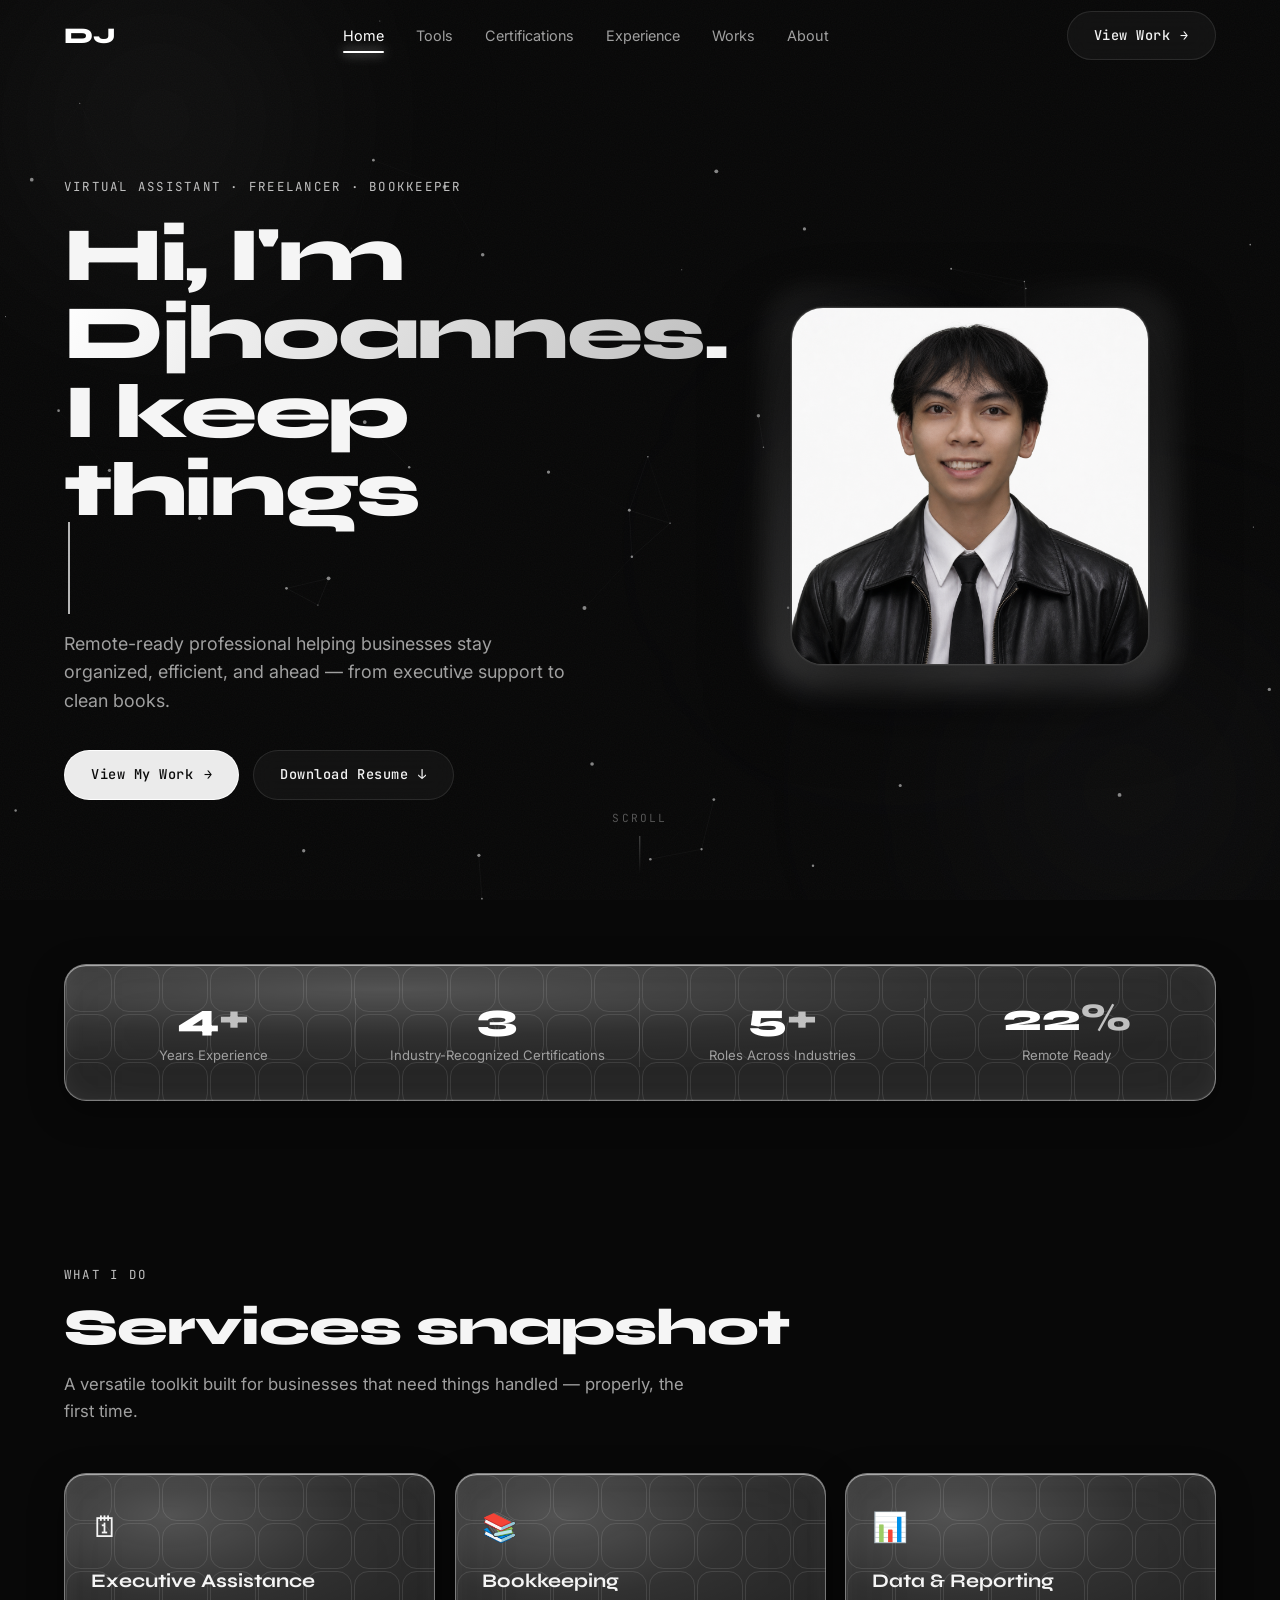
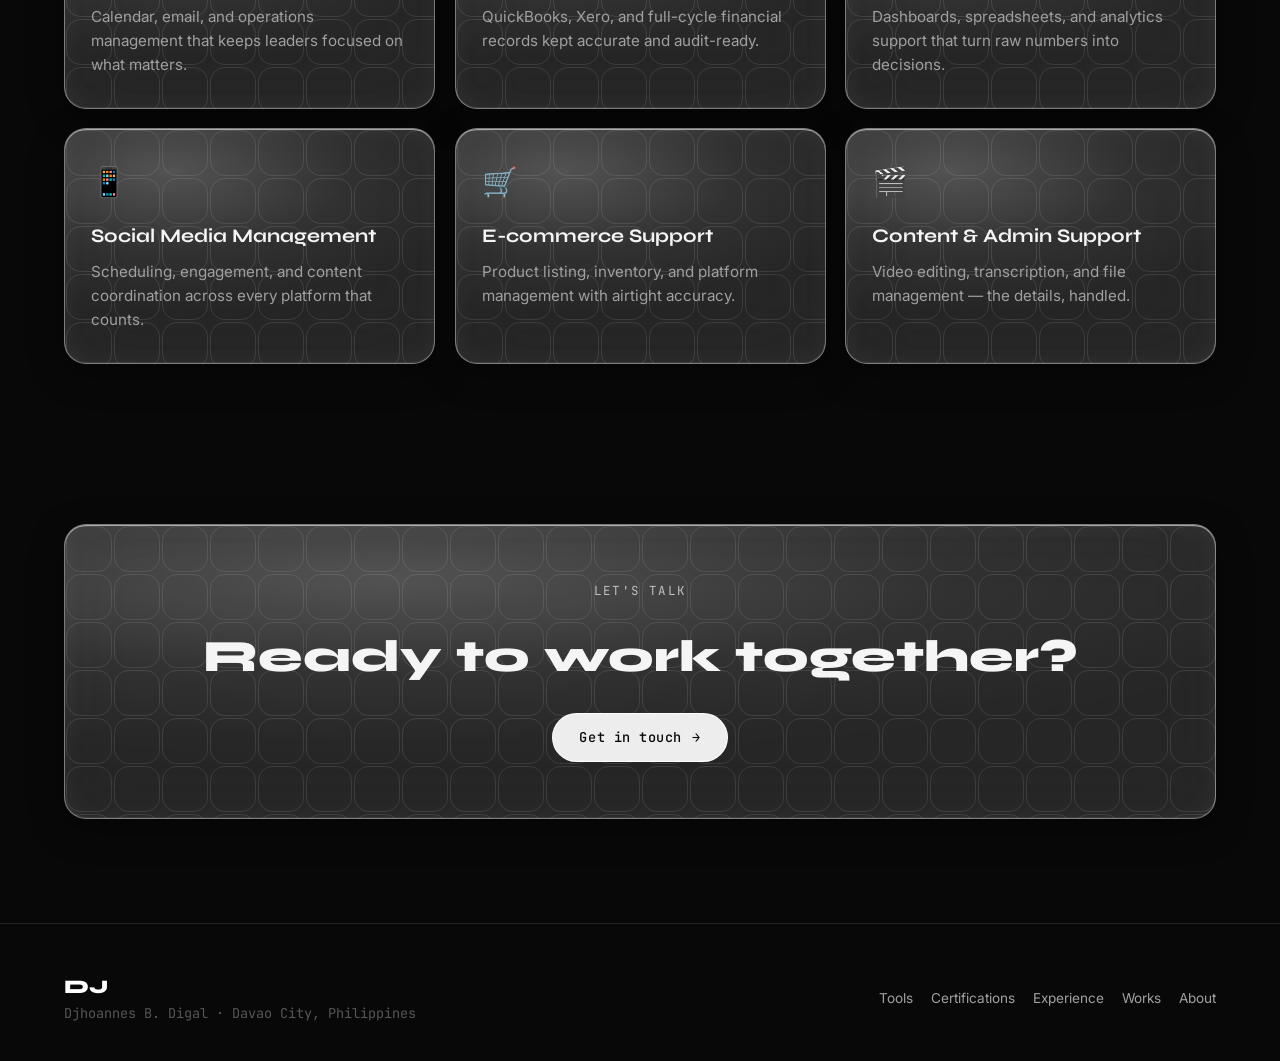
==== index.html @ b2fd059e "Initial portfolio build" ====
<!DOCTYPE html>
<html lang="en">
<head>
  <meta charset="UTF-8" />
  <meta name="viewport" content="width=device-width, initial-scale=1.0" />
  <title>Djhoannes Digal — Virtual Assistant · Freelancer · Bookkeeper</title>
  <meta name="description" content="Portfolio of Djhoannes Digal — a Philippines-based Virtual Assistant, Freelancer, and Certified Bookkeeper. Remote-ready, precise, reliable." />
  <link rel="preconnect" href="https://fonts.googleapis.com" />
  <link rel="preconnect" href="https://fonts.gstatic.com" crossorigin />
  <link href="https://fonts.googleapis.com/css2?family=Syne:wght@600;700;800&family=Inter:wght@400;500;600&family=JetBrains+Mono:wght@400;500&display=swap" rel="stylesheet" />
  <link rel="stylesheet" href="css/style.css" />
</head>
<body>

  <!-- ===== NAV ===== -->
  <nav class="nav">
    <div class="container">
      <a href="index.html" class="logo">DJ</a>
      <div class="nav-links">
        <a href="index.html" class="active">Home</a>
        <a href="tools.html">Tools</a>
        <a href="certifications.html">Certifications</a>
        <a href="experience.html">Experience</a>
        <a href="works.html">Works</a>
        <a href="about.html">About</a>
      </div>
      <a href="works.html" class="btn btn-ghost nav-cta">View Work <span class="arrow">→</span></a>
      <button class="hamburger" aria-label="Open menu"><span></span><span></span><span></span></button>
    </div>
  </nav>
  <div class="drawer-backdrop"></div>
  <aside class="drawer">
    <a href="index.html" class="active">Home</a>
    <a href="tools.html">Tools</a>
    <a href="certifications.html">Certifications</a>
    <a href="experience.html">Experience</a>
    <a href="works.html">Works</a>
    <a href="about.html">About</a>
  </aside>

  <!-- ===== HERO ===== -->
  <header class="hero">
    <canvas id="particles"></canvas>
    <div class="container hero-grid">
      <div class="hero-text">
        <span class="eyebrow fade-in">Virtual Assistant · Freelancer · Bookkeeper</span>
        <h1 class="hero-title fade-in d1">
          Hi, I'm <span class="accent">Djhoannes</span>.<br />
          I keep things<br />
          <span class="typewriter" data-typewriter='["running.","organized.","balanced.","on track.","efficient."]'>running.</span>
        </h1>
        <p class="hero-sub fade-in d2">
          Remote-ready professional helping businesses stay organized, efficient, and ahead —
          from executive support to clean books.
        </p>
        <div class="hero-cta fade-in d3">
          <a href="works.html" class="btn btn-primary">View My Work <span class="arrow">→</span></a>
          <a href="#" class="btn btn-ghost">Download Resume <span class="arrow">↓</span></a>
        </div>
      </div>
      <div class="hero-photo-wrap fade-in d2">
        <span class="hero-photo-ring"></span>
        <img class="hero-photo" src="assets/profile.png" alt="Djhoannes Digal" data-fallback="DZ"
             loading="eager" onerror="this.outerHTML='<div class=&quot;hero-photo img-fallback&quot; style=&quot;font-size:3rem&quot;>DZ</div>'" />
      </div>
    </div>
    <div class="scroll-hint"><span>Scroll</span><span class="line"></span></div>
  </header>

  <!-- ===== STATS ===== -->
  <section class="section-pad-sm">
    <div class="container">
      <div class="glass-card stats-row fade-in">
        <div class="stat" data-count="4"><div class="stat-num"><span class="val">4</span><span class="suffix">+</span></div><div class="stat-label">Years Experience</div></div>
        <div class="stat" data-count="3"><div class="stat-num"><span class="val">3</span></div><div class="stat-label">Industry-Recognized Certifications</div></div>
        <div class="stat" data-count="5"><div class="stat-num"><span class="val">5</span><span class="suffix">+</span></div><div class="stat-label">Roles Across Industries</div></div>
        <div class="stat" data-count="100"><div class="stat-num"><span class="val">100</span><span class="suffix">%</span></div><div class="stat-label">Remote Ready</div></div>
      </div>
    </div>
  </section>

  <!-- ===== SERVICES ===== -->
  <section>
    <div class="container">
      <span class="eyebrow fade-in">What I Do</span>
      <h2 class="section-title fade-in d1">Services snapshot</h2>
      <p class="section-sub fade-in d2">A versatile toolkit built for businesses that need things handled — properly, the first time.</p>

      <div class="grid grid-3" style="margin-top:48px">
        <div class="glass-card tilt service-card fade-in"><div class="tilt-inner"><span class="icon">🗓</span><h3>Executive Assistance</h3><p>Calendar, email, and operations management that keeps leaders focused on what matters.</p></div></div>
        <div class="glass-card tilt service-card fade-in d1"><div class="tilt-inner"><span class="icon">📚</span><h3>Bookkeeping</h3><p>QuickBooks, Xero, and full-cycle financial records kept accurate and audit-ready.</p></div></div>
        <div class="glass-card tilt service-card fade-in d2"><div class="tilt-inner"><span class="icon">📊</span><h3>Data &amp; Reporting</h3><p>Dashboards, spreadsheets, and analytics support that turn raw numbers into decisions.</p></div></div>
        <div class="glass-card tilt service-card fade-in"><div class="tilt-inner"><span class="icon">📱</span><h3>Social Media Management</h3><p>Scheduling, engagement, and content coordination across every platform that counts.</p></div></div>
        <div class="glass-card tilt service-card fade-in d1"><div class="tilt-inner"><span class="icon">🛒</span><h3>E-commerce Support</h3><p>Product listing, inventory, and platform management with airtight accuracy.</p></div></div>
        <div class="glass-card tilt service-card fade-in d2"><div class="tilt-inner"><span class="icon">🎬</span><h3>Content &amp; Admin Support</h3><p>Video editing, transcription, and file management — the details, handled.</p></div></div>
      </div>
    </div>
  </section>

  <!-- ===== CTA STRIP ===== -->
  <section class="section-pad-sm">
    <div class="container">
      <div class="glass-card cta-strip fade-in">
        <span class="eyebrow">Let's talk</span>
        <h2>Ready to work together?</h2>
        <a href="about.html#contact" class="btn btn-primary">Get in touch <span class="arrow">→</span></a>
      </div>
    </div>
  </section>

  <!-- ===== FOOTER ===== -->
  <footer class="footer">
    <div class="container">
      <div>
        <a href="index.html" class="logo">DJ</a>
        <p class="tagline">Djhoannes B. Digal · Davao City, Philippines</p>
      </div>
      <div class="footer-links">
        <a href="tools.html">Tools</a>
        <a href="certifications.html">Certifications</a>
        <a href="experience.html">Experience</a>
        <a href="works.html">Works</a>
        <a href="about.html">About</a>
      </div>
    </div>
  </footer>

  <!-- ===== LIGHTBOX (shared) ===== -->
  <div class="lightbox">
    <button class="lightbox-close" aria-label="Close">&times;</button>
    <div class="lightbox-content"></div>
  </div>

  <script src="js/main.js"></script>
</body>
</html>
---- css/style.css ----
/* ============================================================
   Djhoannes Digal — Portfolio
   Liquid-glass / frosted glassmorphism on void black
   ============================================================ */

/* ---------- Design Tokens ---------- */
:root {
  --bg-void:        #080808;
  --bg-surface:     #0f0f0f;
  --glass-bg:       rgba(255, 255, 255, 0.04);
  --glass-border:   rgba(255, 255, 255, 0.10);
  --glass-hover:    rgba(255, 255, 255, 0.08);
  --accent-white:   #ffffff;
  --accent-silver:  #c0c0c0;
  --accent-glow:    rgba(255, 255, 255, 0.15);
  --text-primary:   #f5f5f5;
  --text-secondary: #a0a0a0;
  --text-muted:     #555555;

  --font-display: 'Syne', sans-serif;
  --font-body:    'Inter', sans-serif;
  --font-mono:    'JetBrains Mono', monospace;

  --maxw: 1200px;
  --nav-h: 72px;
  --ease: cubic-bezier(0.22, 1, 0.36, 1);
}

/* ---------- Reset ---------- */
*,
*::before,
*::after { box-sizing: border-box; margin: 0; padding: 0; }

html {
  scroll-behavior: smooth;
  scroll-padding-top: calc(var(--nav-h) + 20px);
  -webkit-text-size-adjust: 100%;
}

body {
  background: var(--bg-void);
  color: var(--text-primary);
  font-family: var(--font-body);
  font-size: 16px;
  line-height: 1.6;
  overflow-x: hidden;
  min-height: 100vh;
  cursor: auto;
}

img { max-width: 100%; display: block; }
a { color: inherit; text-decoration: none; }
button { font-family: inherit; cursor: pointer; border: none; background: none; color: inherit; }
ul { list-style: none; }

::selection { background: rgba(255, 255, 255, 0.18); color: #fff; }

/* ---------- Ambient page background ---------- */
.bg-mesh {
  position: fixed;
  inset: 0;
  z-index: -2;
  overflow: hidden;
  pointer-events: none;
}
.bg-mesh .blob {
  position: absolute;
  border-radius: 50%;
  filter: blur(90px);
  opacity: 0.5;
  mix-blend-mode: screen;
  animation: drift 24s ease-in-out infinite;
}
.bg-mesh .blob.b1 { width: 480px; height: 480px; top: -120px; left: -80px;
  background: radial-gradient(circle, rgba(255,255,255,0.12), transparent 70%); }
.bg-mesh .blob.b2 { width: 540px; height: 540px; bottom: -160px; right: -120px;
  background: radial-gradient(circle, rgba(180,180,200,0.10), transparent 70%); animation-delay: -8s; }
.bg-mesh .blob.b3 { width: 380px; height: 380px; top: 40%; left: 55%;
  background: radial-gradient(circle, rgba(200,200,255,0.07), transparent 70%); animation-delay: -16s; }

@keyframes drift {
  0%, 100% { transform: translate(0, 0) scale(1); }
  33%      { transform: translate(60px, -40px) scale(1.1); }
  66%      { transform: translate(-40px, 50px) scale(0.95); }
}

/* Grain / noise overlay for cinematic depth */
.bg-grain {
  position: fixed; inset: 0; z-index: -1; pointer-events: none;
  opacity: 0.035;
  background-image: url("data:image/svg+xml,%3Csvg xmlns='http://www.w3.org/2000/svg' width='120' height='120'%3E%3Cfilter id='n'%3E%3CfeTurbulence type='fractalNoise' baseFrequency='0.85' numOctaves='3'/%3E%3C/filter%3E%3Crect width='100%25' height='100%25' filter='url(%23n)'/%3E%3C/svg%3E");
}

/* Hero particle canvas */
#particles {
  position: absolute; inset: 0; z-index: 0; pointer-events: none;
}

/* Custom cursor glow */
.cursor-glow {
  position: fixed; top: 0; left: 0; width: 560px; height: 560px;
  margin: -280px 0 0 -280px; border-radius: 50%;
  background: radial-gradient(circle,
    rgba(168,85,247,0.55) 0%,
    rgba(168,85,247,0.32) 35%,
    rgba(168,85,247,0.12) 60%,
    transparent 75%);
  filter: blur(24px);
  pointer-events: none; z-index: 1; transition: opacity 0.3s;
  will-change: transform; opacity: 0;
}

/* Scroll progress bar */
.scroll-progress {
  position: fixed; top: 0; left: 0; height: 2px; width: 0%;
  background: linear-gradient(90deg, var(--accent-silver), #fff);
  z-index: 1000; box-shadow: 0 0 12px rgba(255,255,255,0.5);
}

/* ---------- Layout helpers ---------- */
.container { width: 100%; max-width: var(--maxw); margin: 0 auto; padding: 0 24px; }
section { position: relative; padding: 96px 0; }
.section-pad-sm { padding: 64px 0; }

.eyebrow {
  font-family: var(--font-mono);
  font-size: 0.78rem;
  letter-spacing: 0.18em;
  text-transform: uppercase;
  color: var(--accent-silver);
  display: inline-block;
}

.section-title {
  font-family: var(--font-display);
  font-weight: 800;
  font-size: clamp(2rem, 5vw, 3.2rem);
  line-height: 1.05;
  letter-spacing: -0.02em;
  margin: 14px 0 16px;
}
.section-sub {
  color: var(--text-secondary);
  max-width: 620px;
  font-size: 1.05rem;
}

/* ---------- Glass card — Apple liquid glass ---------- */
.glass-card {
  position: relative;
  isolation: isolate;
  overflow: hidden;
  border-radius: 22px;
  border: 1px solid rgba(255, 255, 255, 0.40);
  /* frosted white surface + embossed rounded-square mesh texture */
  background-color: rgba(255, 255, 255, 0.12);
  background-image: url("data:image/svg+xml,%3Csvg xmlns='http://www.w3.org/2000/svg' width='48' height='48'%3E%3Crect x='1.5' y='1.5' width='45' height='45' rx='14' ry='14' fill='none' stroke='%23ffffff' stroke-opacity='0.10' stroke-width='1'/%3E%3C/svg%3E");
  background-size: 48px 48px;
  background-position: 0 0;
  backdrop-filter: blur(40px) saturate(170%);
  -webkit-backdrop-filter: blur(40px) saturate(170%);
  box-shadow:
    inset 0 1px 0 rgba(255, 255, 255, 0.55),
    inset 0 -1px 1px rgba(255, 255, 255, 0.10),
    inset 0 0 26px rgba(255, 255, 255, 0.06),
    0 10px 34px rgba(0, 0, 0, 0.38);
  transition:
    transform .45s var(--ease),
    box-shadow .45s var(--ease),
    border-color .45s var(--ease),
    background-color .45s var(--ease),
    background-position .6s var(--ease);
}

/* refraction shine — soft radial highlight behind content, above surface */
.glass-card::before {
  content: "";
  position: absolute; inset: 0; z-index: -1;
  border-radius: inherit; pointer-events: none;
  background: radial-gradient(130% 90% at 28% 18%,
    rgba(255, 255, 255, 0.30) 0%,
    rgba(255, 255, 255, 0.08) 38%,
    transparent 68%);
  opacity: .7;
  transition: background .5s var(--ease), opacity .5s var(--ease);
}

/* shine sweep — colored light passes across the whole surface on hover */
.glass-card::after {
  content: "";
  position: absolute; top: 0; bottom: 0; left: -160%;
  width: 70%; z-index: 3; pointer-events: none;
  background: linear-gradient(115deg,
    transparent 0%,
    rgba(255, 255, 255, 0.22) 42%,
    rgba(168, 85, 247, 0.16) 52%,
    transparent 80%);
  transform: skewX(-18deg);
}

.glass-card:hover {
  transform: translateY(-8px) scale(1.02);
  border-color: rgba(255, 255, 255, 0.55);
  background-color: rgba(255, 255, 255, 0.16);
  background-position: 8px 8px;            /* embossed grid subtly shifts */
  box-shadow:
    inset 0 1px 0 rgba(255, 255, 255, 0.70),
    inset 0 -1px 2px rgba(255, 255, 255, 0.12),
    inset 0 0 32px rgba(255, 255, 255, 0.08),
    0 26px 60px rgba(0, 0, 0, 0.46),
    0 0 46px rgba(168, 85, 247, 0.22);
}
.glass-card:hover::before {
  background: radial-gradient(130% 90% at 70% 28%,
    rgba(168, 85, 247, 0.28) 0%,
    rgba(255, 255, 255, 0.12) 45%,
    transparent 76%);
  opacity: 1;
}
.glass-card:hover::after { animation: shineSweep .9s var(--ease) forwards; }

/* quick press-down + spring back on click/tap */
.glass-card.pressed { animation: cardPress .34s var(--ease); }

@keyframes shineSweep {
  from { left: -160%; }
  to   { left: 160%; }
}
@keyframes cardPress {
  0%   { transform: scale(1); }
  35%  { transform: scale(0.98); }
  70%  { transform: scale(1.015); }
  100% { transform: scale(1); }
}

/* interactive tilt cards keep 3D; JS adds rotation. Content rides above texture. */
.tilt { transform-style: preserve-3d; will-change: transform; }
.tilt .tilt-inner { position: relative; z-index: 2; transform: translateZ(30px); }

/* ---------- Buttons ---------- */
.btn {
  display: inline-flex; align-items: center; gap: 10px;
  padding: 13px 26px; border-radius: 999px;
  font-family: var(--font-mono); font-size: 0.85rem; letter-spacing: 0.04em;
  font-weight: 500;
  transition: all .3s var(--ease);
  position: relative; overflow: hidden;
  border: 1px solid var(--glass-border);
}
.btn .arrow { transition: transform .3s var(--ease); }
.btn:hover .arrow { transform: translateX(4px); }

.btn-primary {
  background: rgba(255,255,255,0.92); color: #0a0a0a;
  border-color: rgba(255,255,255,0.9);
}
.btn-primary:hover { background: #fff; box-shadow: 0 0 36px rgba(255,255,255,0.35); transform: translateY(-2px); }

.btn-ghost {
  background: var(--glass-bg); color: var(--text-primary);
  backdrop-filter: blur(12px); -webkit-backdrop-filter: blur(12px);
}
.btn-ghost:hover { background: var(--glass-hover); border-color: rgba(255,255,255,0.3); transform: translateY(-2px); }

/* ---------- Navbar ---------- */
.nav {
  position: fixed; top: 0; left: 0; right: 0; height: var(--nav-h);
  z-index: 900;
  display: flex; align-items: center;
  transition: background .35s var(--ease), border-color .35s var(--ease), box-shadow .35s var(--ease);
  border-bottom: 1px solid transparent;
}
.nav.scrolled {
  background: rgba(10,10,10,0.6);
  backdrop-filter: blur(18px); -webkit-backdrop-filter: blur(18px);
  border-bottom-color: var(--glass-border);
  box-shadow: 0 8px 40px rgba(0,0,0,0.4);
}
.nav .container { display: flex; align-items: center; justify-content: space-between; }
.logo {
  font-family: var(--font-display); font-weight: 800; font-size: 1.4rem;
  letter-spacing: -0.02em; color: #fff;
  transition: text-shadow .3s;
}
.logo:hover { text-shadow: 0 0 22px rgba(255,255,255,0.6); }

.nav-links { display: flex; align-items: center; gap: 4px; }
.nav-links a {
  position: relative; padding: 8px 14px; border-radius: 10px;
  font-size: 0.9rem; color: var(--text-secondary);
  transition: color .25s, background .25s;
}
.nav-links a:hover { color: #fff; background: var(--glass-bg); }
.nav-links a.active { color: #fff; }
.nav-links a.active::after {
  content: ""; position: absolute; left: 14px; right: 14px; bottom: 2px; height: 2px;
  background: #fff; border-radius: 2px; box-shadow: 0 0 12px rgba(255,255,255,0.8);
}

.nav-cta { margin-left: 8px; }

/* Hamburger */
.hamburger { display: none; flex-direction: column; gap: 5px; padding: 8px; z-index: 950; }
.hamburger span { width: 24px; height: 2px; background: #fff; border-radius: 2px; transition: transform .3s var(--ease), opacity .3s; }
.hamburger.open span:nth-child(1) { transform: translateY(7px) rotate(45deg); }
.hamburger.open span:nth-child(2) { opacity: 0; }
.hamburger.open span:nth-child(3) { transform: translateY(-7px) rotate(-45deg); }

/* Mobile drawer */
.drawer {
  position: fixed; top: 0; right: 0; bottom: 0; width: min(78vw, 320px);
  background: rgba(12,12,12,0.85);
  backdrop-filter: blur(24px); -webkit-backdrop-filter: blur(24px);
  border-left: 1px solid var(--glass-border);
  transform: translateX(100%); transition: transform .4s var(--ease);
  z-index: 940; padding: calc(var(--nav-h) + 20px) 28px 28px;
  display: flex; flex-direction: column; gap: 6px;
}
.drawer.open { transform: translateX(0); }
.drawer a {
  font-family: var(--font-display); font-weight: 600; font-size: 1.3rem;
  color: var(--text-secondary); padding: 12px 4px; border-bottom: 1px solid var(--glass-border);
  transition: color .25s, padding-left .25s;
}
.drawer a:hover, .drawer a.active { color: #fff; padding-left: 10px; }
.drawer-backdrop {
  position: fixed; inset: 0; background: rgba(0,0,0,0.5); z-index: 930;
  opacity: 0; pointer-events: none; transition: opacity .35s;
}
.drawer-backdrop.open { opacity: 1; pointer-events: auto; }

/* ---------- Hero ---------- */
.hero {
  min-height: 100vh; display: flex; align-items: center;
  padding-top: var(--nav-h); position: relative; overflow: hidden;
}
.hero-grid {
  display: grid; grid-template-columns: 1.15fr 0.85fr; gap: 60px; align-items: center;
  position: relative; z-index: 2;
}
.hero-title {
  font-family: var(--font-display); font-weight: 800;
  font-size: clamp(2.6rem, 7vw, 4.8rem); line-height: 1.02; letter-spacing: -0.03em;
  margin: 18px 0 22px;
}
.hero-title .accent {
  background: linear-gradient(120deg, #fff, var(--accent-silver));
  -webkit-background-clip: text; background-clip: text; color: transparent;
}
.typewriter { border-right: 2px solid rgba(255,255,255,0.7); padding-right: 4px; animation: caret 1s step-end infinite; }
@keyframes caret { 50% { border-color: transparent; } }

.hero-sub { color: var(--text-secondary); font-size: 1.12rem; max-width: 520px; margin-bottom: 34px; }
.hero-cta { display: flex; gap: 14px; flex-wrap: wrap; }

.hero-photo-wrap { display: flex; justify-content: center; position: relative; }
.hero-photo {
  width: clamp(240px, 28vw, 360px); aspect-ratio: 1; border-radius: 32px;
  object-fit: cover; position: relative; z-index: 2;
  border: 1px solid rgba(255,255,255,0.18);
  box-shadow: 0 0 0 1px rgba(255,255,255,0.05), 0 30px 80px rgba(0,0,0,0.6);
  animation: float 6s ease-in-out infinite;
  background: linear-gradient(160deg, #1a1a1a, #0c0c0c);
}
.hero-photo-ring {
  position: absolute; inset: -22px; border-radius: 44px; z-index: 1;
  background: conic-gradient(from 0deg, rgba(255,255,255,0.0), rgba(255,255,255,0.4), rgba(255,255,255,0.0));
  filter: blur(14px); opacity: 0.7; animation: spin 12s linear infinite;
}
@keyframes float { 0%,100% { transform: translateY(0); } 50% { transform: translateY(-16px); } }
@keyframes spin { to { transform: rotate(360deg); } }

/* Placeholder when image missing */
.img-fallback {
  display: flex; align-items: center; justify-content: center;
  font-family: var(--font-display); font-weight: 800; color: var(--text-muted);
  background: linear-gradient(160deg, #181818, #0c0c0c);
}

.scroll-hint {
  position: absolute; bottom: 26px; left: 50%; transform: translateX(-50%);
  font-family: var(--font-mono); font-size: 0.7rem; letter-spacing: 0.2em;
  color: var(--text-muted); text-transform: uppercase; z-index: 2;
  display: flex; flex-direction: column; align-items: center; gap: 8px;
}
.scroll-hint .line { width: 1px; height: 38px; background: linear-gradient(var(--text-muted), transparent); animation: pulse 2s ease-in-out infinite; }
@keyframes pulse { 0%,100% { opacity: .3; } 50% { opacity: 1; } }

/* ---------- Stats bar ---------- */
.stats-row {
  display: grid; grid-template-columns: repeat(4, 1fr); gap: 0;
  padding: 6px; overflow: hidden;
}
.stat { padding: 28px 22px; text-align: center; position: relative; }
.stat:not(:last-child)::after { content: ""; position: absolute; right: 0; top: 22%; height: 56%; width: 1px; background: var(--glass-border); }
.stat-num {
  font-family: var(--font-display); font-weight: 800; font-size: 2.4rem; color: #fff;
  line-height: 1;
}
.stat-num .suffix { color: var(--accent-silver); }
.stat-label { font-size: 0.82rem; color: var(--text-secondary); margin-top: 8px; }

/* ---------- Generic grids ---------- */
.grid { display: grid; gap: 20px; }
.grid-3 { grid-template-columns: repeat(3, 1fr); }
.grid-2 { grid-template-columns: repeat(2, 1fr); }
.grid-4 { grid-template-columns: repeat(4, 1fr); }

/* Service card */
.service-card { padding: 30px 26px; }
.service-card .icon { font-size: 1.8rem; display: block; margin-bottom: 16px; }
.service-card h3 { font-family: var(--font-display); font-size: 1.2rem; font-weight: 700; margin-bottom: 8px; }
.service-card p { color: var(--text-secondary); font-size: 0.95rem; }

/* ---------- CTA strip ---------- */
.cta-strip {
  padding: 56px 48px; text-align: center;
  display: flex; flex-direction: column; align-items: center; gap: 20px;
}
.cta-strip h2 { font-family: var(--font-display); font-weight: 800; font-size: clamp(1.8rem, 4vw, 2.8rem); }

/* ---------- Page header (interior pages) ---------- */
.page-header { padding-top: calc(var(--nav-h) + 80px); padding-bottom: 40px; }

/* ---------- Tools page ---------- */
.tool-group { padding: 30px 28px; }
.tool-group .group-label {
  font-family: var(--font-mono); font-size: 0.8rem; letter-spacing: 0.12em;
  color: var(--accent-silver); text-transform: uppercase; margin-bottom: 18px;
  display: flex; align-items: center; gap: 10px;
}
.tool-group .group-label::before { content: ""; width: 18px; height: 1px; background: var(--accent-silver); }
.chips { display: flex; flex-wrap: wrap; gap: 10px; }
.chip {
  font-family: var(--font-mono); font-size: 0.82rem;
  padding: 9px 16px; border-radius: 999px;
  background: var(--glass-bg); border: 1px solid var(--glass-border); color: var(--text-secondary);
  transition: all .25s var(--ease); cursor: default;
}
.chip:hover {
  border-color: rgba(255,255,255,0.55); color: #fff;
  box-shadow: 0 0 18px rgba(255,255,255,0.12); transform: translateY(-2px);
}

/* ---------- Certifications ---------- */
.filter-bar { display: flex; flex-wrap: wrap; gap: 10px; margin-bottom: 36px; }
.filter-btn {
  font-family: var(--font-mono); font-size: 0.8rem; padding: 9px 18px; border-radius: 999px;
  border: 1px solid var(--glass-border); background: var(--glass-bg); color: var(--text-secondary);
  transition: all .25s var(--ease);
}
.filter-btn:hover { color: #fff; border-color: rgba(255,255,255,0.4); }
.filter-btn.active { background: #fff; color: #0a0a0a; border-color: #fff; }

.cert-card { padding: 18px; cursor: pointer; overflow: hidden; }
.cert-card .thumb {
  width: 100%; aspect-ratio: 4/3; border-radius: 14px; overflow: hidden;
  background: linear-gradient(160deg, #161616, #0c0c0c);
  display: flex; align-items: center; justify-content: center; margin-bottom: 14px;
  position: relative;
}
.cert-card .thumb img { width: 100%; height: 100%; object-fit: cover; transition: transform .5s var(--ease); }
.cert-card:hover .thumb img { transform: scale(1.07); }
.cert-card .thumb .ph { font-size: 2.4rem; opacity: 0.5; }
.cert-card .thumb .zoom-hint {
  position: absolute; inset: 0; display: flex; align-items: center; justify-content: center;
  background: rgba(0,0,0,0.45); opacity: 0; transition: opacity .3s; font-family: var(--font-mono);
  font-size: 0.75rem; letter-spacing: 0.1em; color: #fff;
}
.cert-card:hover .thumb .zoom-hint { opacity: 1; }
.cert-card h4 { font-size: 1rem; font-weight: 700; margin-bottom: 6px; line-height: 1.3; }
.cert-card .meta { font-family: var(--font-mono); font-size: 0.72rem; color: var(--text-secondary); }
.cert-card .issuer { display: inline-block; font-size: 0.72rem; color: var(--accent-silver); margin-bottom: 8px;
  font-family: var(--font-mono); letter-spacing: 0.06em; }

/* Lightbox */
.lightbox {
  position: fixed; inset: 0; z-index: 1100; display: none;
  align-items: center; justify-content: center; padding: 5vw;
  background: rgba(0,0,0,0.85); backdrop-filter: blur(8px); -webkit-backdrop-filter: blur(8px);
}
.lightbox.open { display: flex; animation: fadeIn .3s ease; }
.lightbox-content { max-width: 900px; width: 100%; text-align: center; }
.lightbox-content img, .lightbox-frame {
  max-width: 100%; max-height: 78vh; border-radius: 16px; margin: 0 auto;
  border: 1px solid var(--glass-border); box-shadow: 0 30px 90px rgba(0,0,0,0.7);
}
.lightbox-frame {
  width: 100%; aspect-ratio: 4/3; max-height: 78vh;
  display: flex; align-items: center; justify-content: center; flex-direction: column; gap: 14px;
  background: linear-gradient(160deg, #161616, #0c0c0c); color: var(--text-secondary);
}
.lightbox-frame .big { font-size: 3rem; }
.lightbox-caption { margin-top: 18px; font-family: var(--font-mono); font-size: 0.85rem; color: var(--text-secondary); }
.lightbox-close {
  position: absolute; top: 24px; right: 28px; font-size: 2rem; color: #fff; line-height: 1;
  width: 48px; height: 48px; border-radius: 50%; border: 1px solid var(--glass-border);
  background: var(--glass-bg); transition: all .25s; display: flex; align-items: center; justify-content: center;
}
.lightbox-close:hover { background: var(--glass-hover); transform: rotate(90deg); }
@keyframes fadeIn { from { opacity: 0; } to { opacity: 1; } }

/* ---------- Timeline (experience) ---------- */
.timeline { position: relative; max-width: 980px; margin: 0 auto; padding: 20px 0; }
.timeline::before {
  content: ""; position: absolute; left: 50%; top: 0; bottom: 0; width: 1px;
  background: linear-gradient(transparent, var(--glass-border) 8%, var(--glass-border) 92%, transparent);
  transform: translateX(-50%);
}
.tl-item { position: relative; width: 50%; padding: 0 44px 48px; }
.tl-item:nth-child(odd) { left: 0; text-align: right; }
.tl-item:nth-child(even) { left: 50%; }
.tl-dot {
  position: absolute; top: 26px; width: 14px; height: 14px; border-radius: 50%;
  background: #fff; box-shadow: 0 0 0 4px var(--bg-void), 0 0 18px rgba(255,255,255,0.6); z-index: 2;
}
.tl-item:nth-child(odd) .tl-dot { right: -7px; }
.tl-item:nth-child(even) .tl-dot { left: -7px; }
.tl-card { padding: 26px 26px; text-align: left; }
.tl-period { font-family: var(--font-mono); font-size: 0.72rem; color: var(--accent-silver); letter-spacing: 0.08em; }
.tl-card h3 { font-family: var(--font-display); font-size: 1.3rem; font-weight: 700; margin: 8px 0 2px; }
.tl-company { color: var(--text-primary); font-weight: 600; font-size: 0.95rem; }
.tl-note { color: var(--text-secondary); font-size: 0.86rem; font-style: italic; margin: 8px 0; }
.tl-bullets { margin-top: 14px; display: none; }
.tl-bullets.show { display: block; animation: slideDown .4s var(--ease); }
.tl-bullets li {
  position: relative; padding-left: 20px; margin-bottom: 9px; color: var(--text-secondary); font-size: 0.9rem;
}
.tl-bullets li::before { content: "▸"; position: absolute; left: 0; color: var(--accent-silver); }
.tl-achievements { margin-top: 14px; display: flex; flex-direction: column; gap: 8px; }
.tl-achievement {
  font-size: 0.85rem; color: var(--text-primary);
  padding: 10px 14px; border-radius: 12px; background: rgba(255,255,255,0.05);
  border: 1px solid var(--glass-border);
}
.tl-toggle {
  margin-top: 16px; font-family: var(--font-mono); font-size: 0.76rem; letter-spacing: 0.06em;
  color: var(--accent-silver); display: inline-flex; align-items: center; gap: 8px;
  transition: color .25s;
}
.tl-toggle:hover { color: #fff; }
.tl-toggle .chev { transition: transform .3s var(--ease); display: inline-block; }
.tl-toggle.open .chev { transform: rotate(180deg); }
@keyframes slideDown { from { opacity: 0; transform: translateY(-8px); } to { opacity: 1; transform: translateY(0); } }

/* ---------- Works ---------- */
.work-card { padding: 28px; display: flex; flex-direction: column; gap: 14px; min-height: 240px; }
.work-card .badge {
  align-self: flex-start; font-family: var(--font-mono); font-size: 0.7rem; letter-spacing: 0.08em;
  padding: 6px 12px; border-radius: 999px; background: rgba(255,255,255,0.06);
  border: 1px solid var(--glass-border); color: var(--accent-silver); text-transform: uppercase;
}
.work-card h3 { font-family: var(--font-display); font-size: 1.4rem; font-weight: 700; }
.work-card p { color: var(--text-secondary); font-size: 0.95rem; flex-grow: 1; }
.work-tags { display: flex; flex-wrap: wrap; gap: 8px; }
.work-tags span {
  font-family: var(--font-mono); font-size: 0.72rem; color: var(--text-secondary);
  padding: 5px 11px; border-radius: 999px; border: 1px solid var(--glass-border); background: var(--glass-bg);
}
.work-link {
  align-self: flex-start; font-family: var(--font-mono); font-size: 0.8rem; color: #fff;
  display: inline-flex; align-items: center; gap: 8px; padding-top: 4px;
}
.work-link .arrow { transition: transform .3s var(--ease); }
.work-card:hover .work-link .arrow { transform: translate(3px, -3px); }
.work-card.placeholder {
  border-style: dashed; align-items: center; justify-content: center; text-align: center;
  color: var(--text-muted); gap: 10px;
}
.work-card.placeholder .plus { font-size: 2.6rem; font-weight: 300; line-height: 1; }

/* ---------- About ---------- */
.about-bio { display: grid; grid-template-columns: 1.4fr 0.9fr; gap: 40px; padding: 40px; align-items: center; }
.about-bio p { color: var(--text-secondary); margin-bottom: 16px; }
.about-photo { border-radius: 20px; aspect-ratio: 4/5; object-fit: cover; width: 100%;
  border: 1px solid var(--glass-border); background: linear-gradient(160deg, #181818, #0c0c0c); }

.facts-grid { display: grid; grid-template-columns: repeat(4, 1fr); gap: 16px; }
.fact-card { padding: 24px 20px; }
.fact-card .ico { font-size: 1.4rem; margin-bottom: 10px; }
.fact-card .k { font-family: var(--font-mono); font-size: 0.7rem; color: var(--text-muted); text-transform: uppercase; letter-spacing: 0.08em; }
.fact-card .v { font-size: 0.98rem; color: var(--text-primary); margin-top: 4px; font-weight: 500; }

/* Skills */
.skill-group { padding: 26px; margin-bottom: 0; }
.skill-group h4 { font-family: var(--font-mono); font-size: 0.8rem; color: var(--accent-silver); letter-spacing: 0.1em; text-transform: uppercase; margin-bottom: 16px; }
.skill-bar { margin-bottom: 14px; }
.skill-bar .row { display: flex; justify-content: space-between; font-size: 0.86rem; margin-bottom: 6px; }
.skill-bar .row .pct { font-family: var(--font-mono); color: var(--text-secondary); font-size: 0.78rem; }
.skill-bar .track { height: 6px; border-radius: 999px; background: rgba(255,255,255,0.06); overflow: hidden; }
.skill-bar .fill {
  height: 100%; width: 0; border-radius: 999px;
  background: linear-gradient(90deg, var(--accent-silver), #fff);
  transition: width 1.1s var(--ease); box-shadow: 0 0 12px rgba(255,255,255,0.3);
}

/* Contact form */
.contact-card { padding: 40px; }
.form-grid { display: grid; gap: 16px; }
.field label { display: block; font-family: var(--font-mono); font-size: 0.74rem; color: var(--text-secondary);
  letter-spacing: 0.06em; text-transform: uppercase; margin-bottom: 8px; }
.field input, .field textarea {
  width: 100%; padding: 14px 16px; border-radius: 12px;
  background: rgba(255,255,255,0.03); border: 1px solid var(--glass-border);
  color: var(--text-primary); font-family: var(--font-body); font-size: 0.95rem;
  transition: border-color .25s, background .25s; resize: vertical;
}
.field input:focus, .field textarea:focus {
  outline: none; border-color: rgba(255,255,255,0.4); background: rgba(255,255,255,0.06);
}
.form-note { font-size: 0.85rem; color: var(--text-secondary); margin-top: 16px; }
.form-note a { color: #fff; text-decoration: underline; text-underline-offset: 3px; }
.copy-email {
  font-family: var(--font-mono); font-size: 0.82rem; cursor: pointer;
  border: 1px solid var(--glass-border); padding: 8px 14px; border-radius: 999px;
  background: var(--glass-bg); transition: all .25s; display: inline-flex; gap: 8px; align-items: center;
}
.copy-email:hover { border-color: rgba(255,255,255,0.4); color: #fff; }
.form-status { font-family: var(--font-mono); font-size: 0.82rem; color: var(--accent-silver); min-height: 20px; }

/* ---------- Footer ---------- */
.footer { border-top: 1px solid var(--glass-border); padding: 48px 0 36px; margin-top: 40px; }
.footer .container { display: flex; justify-content: space-between; align-items: center; flex-wrap: wrap; gap: 20px; }
.footer .logo { font-size: 1.2rem; }
.footer .tagline { color: var(--text-muted); font-size: 0.85rem; font-family: var(--font-mono); }
.footer-links { display: flex; gap: 18px; }
.footer-links a { color: var(--text-secondary); font-size: 0.85rem; transition: color .25s; }
.footer-links a:hover { color: #fff; }

/* ---------- Fade-in on scroll ---------- */
.fade-in { opacity: 0; transform: translateY(24px); transition: opacity .7s var(--ease), transform .7s var(--ease); }
.fade-in.visible { opacity: 1; transform: translateY(0); }
.fade-in.d1 { transition-delay: .08s; }
.fade-in.d2 { transition-delay: .16s; }
.fade-in.d3 { transition-delay: .24s; }
.fade-in.d4 { transition-delay: .32s; }
.fade-in.d5 { transition-delay: .40s; }

/* ---------- Responsive ---------- */
@media (max-width: 900px) {
  .nav-links, .nav-cta { display: none; }
  .hamburger { display: flex; }
  .hero-grid { grid-template-columns: 1fr; gap: 40px; text-align: center; }
  .hero-sub { margin-inline: auto; }
  .hero-cta { justify-content: center; }
  .hero-photo-wrap { order: -1; }
  .grid-3, .grid-4 { grid-template-columns: repeat(2, 1fr); }
  .stats-row { grid-template-columns: repeat(2, 1fr); }
  .stat:nth-child(2)::after { display: none; }
  .stat:nth-child(odd):not(:last-child)::after { display: none; }
  .facts-grid { grid-template-columns: repeat(2, 1fr); }
  .about-bio { grid-template-columns: 1fr; }
  .about-photo { max-width: 320px; margin: 0 auto; order: -1; }

  /* timeline collapses to single column */
  .timeline::before { left: 8px; }
  .tl-item, .tl-item:nth-child(even) { width: 100%; left: 0; text-align: left; padding-left: 40px; padding-right: 0; }
  .tl-item:nth-child(odd) { text-align: left; }
  .tl-item:nth-child(odd) .tl-dot, .tl-item:nth-child(even) .tl-dot { left: 1px; right: auto; }
}

@media (max-width: 560px) {
  section { padding: 64px 0; }
  .grid-3, .grid-4, .grid-2 { grid-template-columns: 1fr; }
  .facts-grid { grid-template-columns: 1fr; }
  .stats-row { grid-template-columns: 1fr 1fr; }
  .cta-strip { padding: 40px 24px; }
  .about-bio, .contact-card { padding: 26px; }
}

/* Reduced motion */
@media (prefers-reduced-motion: reduce) {
  *, *::before, *::after { animation-duration: .001ms !important; animation-iteration-count: 1 !important; transition-duration: .15s !important; }
  html { scroll-behavior: auto; }
}
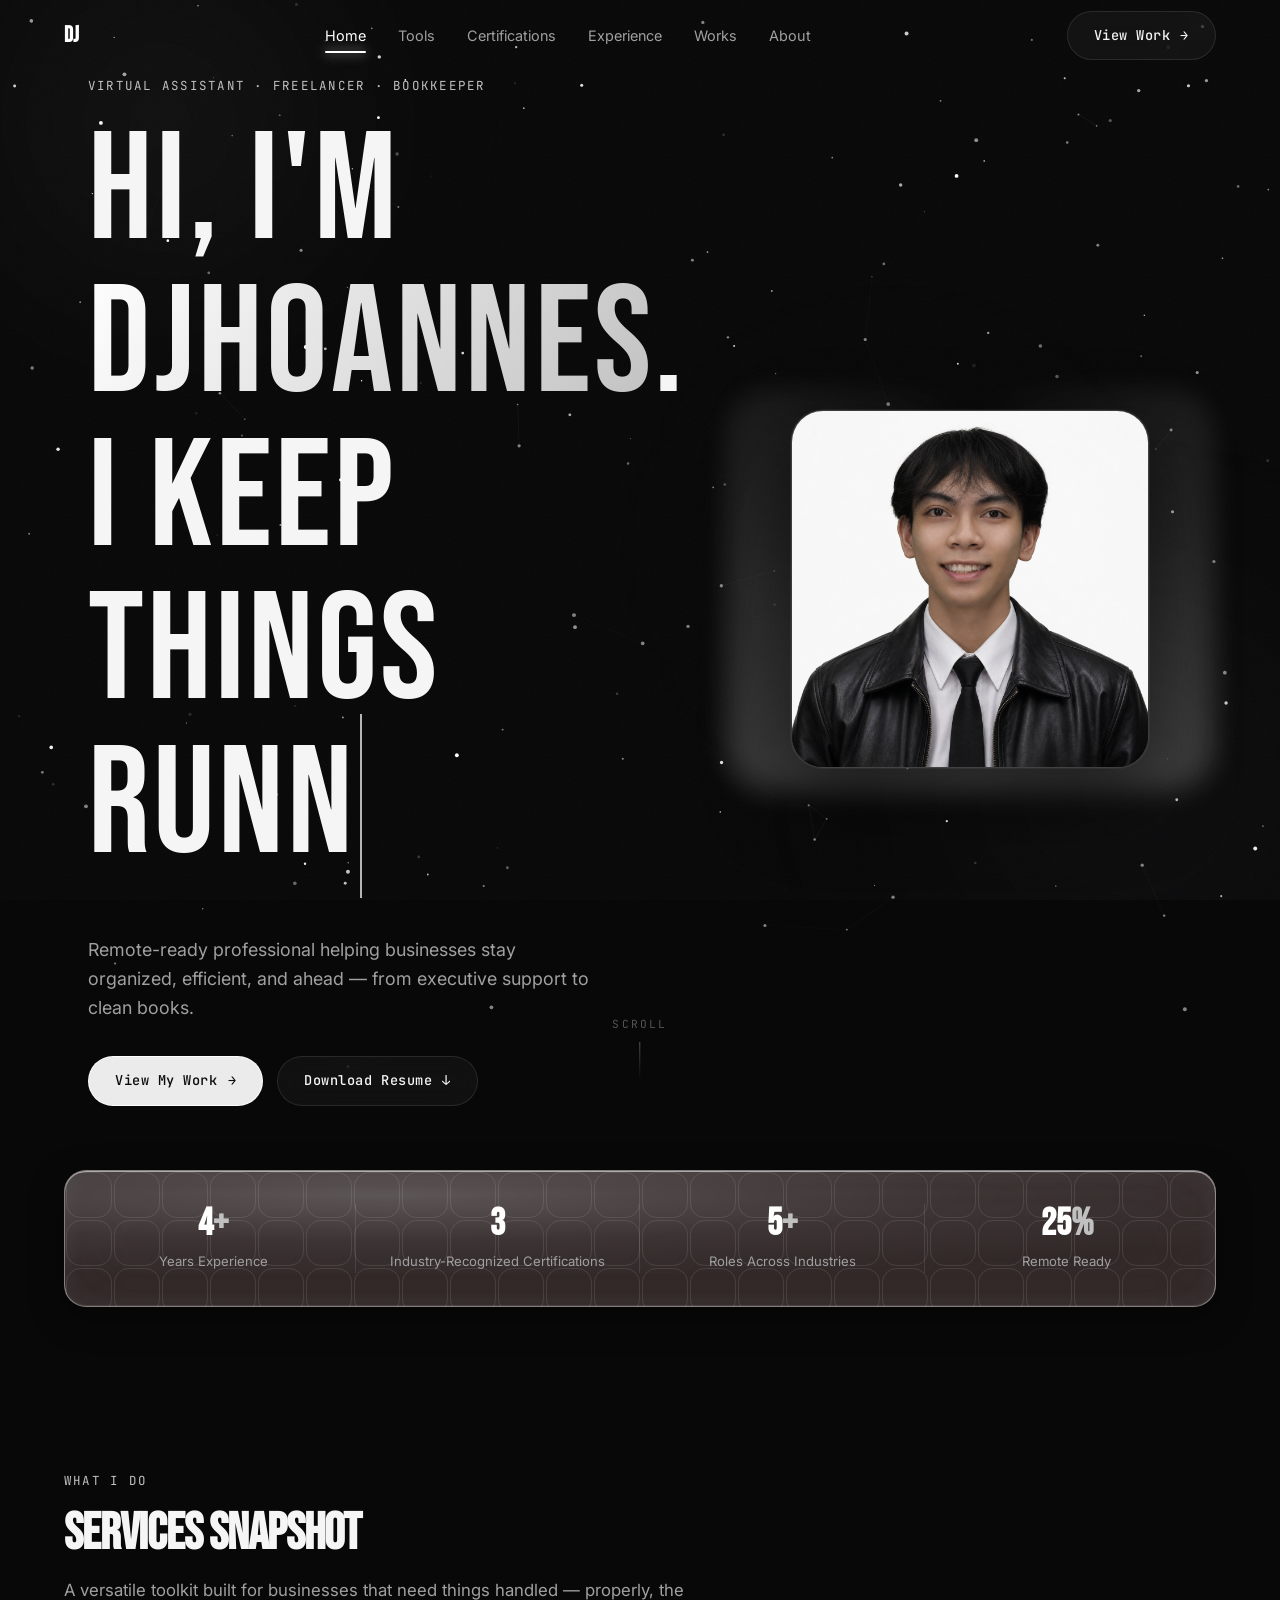
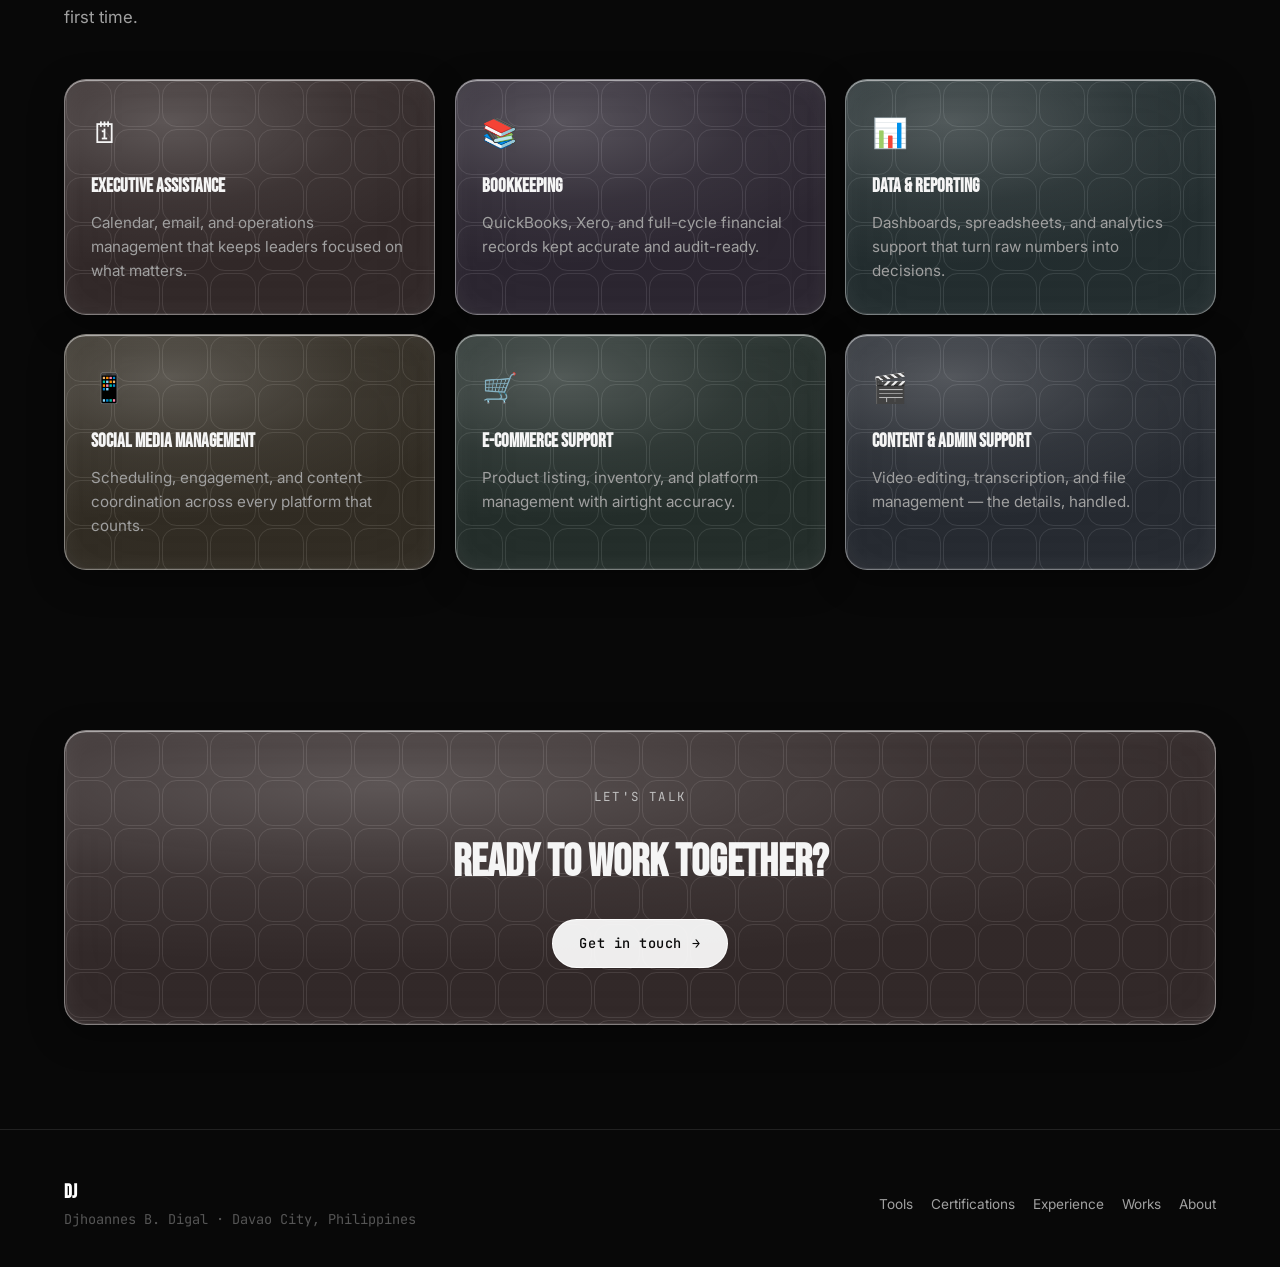
==== commit 55738a54: "Replace Syne with Bebas Neue display font; enlarge hero, fix descender clipping" ====
--- a/index.html
+++ b/index.html
@@ -7,7 +7,7 @@
   <meta name="description" content="Portfolio of Djhoannes Digal — a Philippines-based Virtual Assistant, Freelancer, and Certified Bookkeeper. Remote-ready, precise, reliable." />
   <link rel="preconnect" href="https://fonts.googleapis.com" />
   <link rel="preconnect" href="https://fonts.gstatic.com" crossorigin />
-  <link href="https://fonts.googleapis.com/css2?family=Syne:wght@600;700;800&family=Inter:wght@400;500;600&family=JetBrains+Mono:wght@400;500&display=swap" rel="stylesheet" />
+  <link href="https://fonts.googleapis.com/css2?family=Bebas+Neue&family=Inter:wght@300;400;500;600&family=JetBrains+Mono:wght@400;500&display=swap" rel="stylesheet" />
   <link rel="stylesheet" href="css/style.css" />
 </head>
 <body>
--- a/css/style.css
+++ b/css/style.css
@@ -17,7 +17,7 @@
   --text-secondary: #a0a0a0;
   --text-muted:     #555555;
 
-  --font-display: 'Syne', sans-serif;
+  --font-display: 'Bebas Neue', sans-serif;
   --font-body:    'Inter', sans-serif;
   --font-mono:    'JetBrains Mono', monospace;
 
@@ -44,6 +44,7 @@
   font-size: 16px;
   line-height: 1.6;
   overflow-x: hidden;
+  overflow-wrap: break-word;   /* global guard against text clipping/overflow */
   min-height: 100vh;
   cursor: auto;
 }
@@ -91,6 +92,12 @@
   background-image: url("data:image/svg+xml,%3Csvg xmlns='http://www.w3.org/2000/svg' width='120' height='120'%3E%3Cfilter id='n'%3E%3CfeTurbulence type='fractalNoise' baseFrequency='0.85' numOctaves='3'/%3E%3C/filter%3E%3Crect width='100%25' height='100%25' filter='url(%23n)'/%3E%3C/svg%3E");
 }
 
+/* Global twinkling starfield (behind all content) */
+#starfield {
+  position: fixed; inset: 0; width: 100%; height: 100%;
+  z-index: -1; pointer-events: none;
+}
+
 /* Hero particle canvas */
 #particles {
   position: absolute; inset: 0; z-index: 0; pointer-events: none;
@@ -98,14 +105,14 @@
 
 /* Custom cursor glow */
 .cursor-glow {
-  position: fixed; top: 0; left: 0; width: 560px; height: 560px;
-  margin: -280px 0 0 -280px; border-radius: 50%;
+  position: fixed; top: 0; left: 0; width: 220px; height: 220px;
+  margin: -110px 0 0 -110px; border-radius: 50%;
   background: radial-gradient(circle,
-    rgba(168,85,247,0.55) 0%,
-    rgba(168,85,247,0.32) 35%,
-    rgba(168,85,247,0.12) 60%,
-    transparent 75%);
-  filter: blur(24px);
+    rgba(168,85,247,0.60) 0%,
+    rgba(168,85,247,0.28) 28%,
+    rgba(168,85,247,0.08) 50%,
+    transparent 66%);
+  filter: blur(8px);
   pointer-events: none; z-index: 1; transition: opacity 0.3s;
   will-change: transform; opacity: 0;
 }
@@ -147,14 +154,17 @@
 
 /* ---------- Glass card — Apple liquid glass ---------- */
 .glass-card {
+  --tint: rgba(255, 255, 255, 0.03);   /* per-card colored bleed (set via nth-child) */
   position: relative;
   isolation: isolate;
   overflow: hidden;
   border-radius: 22px;
   border: 1px solid rgba(255, 255, 255, 0.40);
-  /* frosted white surface + embossed rounded-square mesh texture */
+  /* frosted white base + colored tint layer + embossed rounded-square mesh texture */
   background-color: rgba(255, 255, 255, 0.12);
-  background-image: url("data:image/svg+xml,%3Csvg xmlns='http://www.w3.org/2000/svg' width='48' height='48'%3E%3Crect x='1.5' y='1.5' width='45' height='45' rx='14' ry='14' fill='none' stroke='%23ffffff' stroke-opacity='0.10' stroke-width='1'/%3E%3C/svg%3E");
+  background-image:
+    linear-gradient(var(--tint), var(--tint)),
+    url("data:image/svg+xml,%3Csvg xmlns='http://www.w3.org/2000/svg' width='48' height='48'%3E%3Crect x='1.5' y='1.5' width='45' height='45' rx='14' ry='14' fill='none' stroke='%23ffffff' stroke-opacity='0.10' stroke-width='1'/%3E%3C/svg%3E");
   background-size: 48px 48px;
   background-position: 0 0;
   backdrop-filter: blur(40px) saturate(170%);
@@ -237,6 +247,22 @@
 .tilt { transform-style: preserve-3d; will-change: transform; }
 .tilt .tilt-inner { position: relative; z-index: 2; transform: translateZ(30px); }
 
+/* ---- Per-card colored tints (rotate so neighbours always differ) ---- */
+.glass-card:nth-child(6n + 1) { --tint: rgba(255, 100, 100, 0.06); } /* soft rose   */
+.glass-card:nth-child(6n + 2) { --tint: rgba(147, 51, 234, 0.06); }  /* violet      */
+.glass-card:nth-child(6n + 3) { --tint: rgba(6, 182, 212, 0.06); }   /* cyan        */
+.glass-card:nth-child(6n + 4) { --tint: rgba(245, 158, 11, 0.06); }  /* amber       */
+.glass-card:nth-child(6n + 5) { --tint: rgba(16, 185, 129, 0.06); }  /* emerald     */
+.glass-card:nth-child(6n + 6) { --tint: rgba(59, 130, 246, 0.06); }  /* blue        */
+
+/* timeline cards aren't direct grid children — rotate by their row instead */
+.tl-item:nth-child(6n + 1) .tl-card { --tint: rgba(255, 100, 100, 0.06); }
+.tl-item:nth-child(6n + 2) .tl-card { --tint: rgba(147, 51, 234, 0.06); }
+.tl-item:nth-child(6n + 3) .tl-card { --tint: rgba(6, 182, 212, 0.06); }
+.tl-item:nth-child(6n + 4) .tl-card { --tint: rgba(245, 158, 11, 0.06); }
+.tl-item:nth-child(6n + 5) .tl-card { --tint: rgba(16, 185, 129, 0.06); }
+.tl-item:nth-child(6n + 6) .tl-card { --tint: rgba(59, 130, 246, 0.06); }
+
 /* ---------- Buttons ---------- */
 .btn {
   display: inline-flex; align-items: center; gap: 10px;
@@ -332,20 +358,23 @@
 /* ---------- Hero ---------- */
 .hero {
   min-height: 100vh; display: flex; align-items: center;
-  padding-top: var(--nav-h); position: relative; overflow: hidden;
+  padding: var(--nav-h) 5% 0; position: relative; overflow: visible;
 }
 .hero-grid {
   display: grid; grid-template-columns: 1.15fr 0.85fr; gap: 60px; align-items: center;
-  position: relative; z-index: 2;
-}
+  position: relative; z-index: 2; overflow: visible;
+}
+.hero-text { overflow: visible; }
 .hero-title {
-  font-family: var(--font-display); font-weight: 800;
-  font-size: clamp(2.6rem, 7vw, 4.8rem); line-height: 1.02; letter-spacing: -0.03em;
-  margin: 18px 0 22px;
+  font-family: 'Bebas Neue', sans-serif; font-weight: 400;
+  font-size: clamp(5rem, 12vw, 11rem); line-height: 1.0; letter-spacing: 0.02em;
+  margin: 18px 0 22px; padding-bottom: 0.2em;
+  overflow: visible; overflow-wrap: normal; word-break: normal;
 }
 .hero-title .accent {
   background: linear-gradient(120deg, #fff, var(--accent-silver));
   -webkit-background-clip: text; background-clip: text; color: transparent;
+  white-space: nowrap;   /* keep the name on one line — never split mid-word */
 }
 .typewriter { border-right: 2px solid rgba(255,255,255,0.7); padding-right: 4px; animation: caret 1s step-end infinite; }
 @keyframes caret { 50% { border-color: transparent; } }
@@ -432,10 +461,15 @@
 .tool-group .group-label::before { content: ""; width: 18px; height: 1px; background: var(--accent-silver); }
 .chips { display: flex; flex-wrap: wrap; gap: 10px; }
 .chip {
+  display: inline-flex; align-items: center; gap: 8px;
   font-family: var(--font-mono); font-size: 0.82rem;
-  padding: 9px 16px; border-radius: 999px;
+  padding: 8px 16px 8px 12px; border-radius: 999px;
   background: var(--glass-bg); border: 1px solid var(--glass-border); color: var(--text-secondary);
   transition: all .25s var(--ease); cursor: default;
+}
+.chip-logo {
+  width: 24px; height: 24px; flex: none; object-fit: contain;
+  display: block; filter: saturate(1.1);
 }
 .chip:hover {
   border-color: rgba(255,255,255,0.55); color: #fff;
@@ -661,6 +695,8 @@
 
 @media (max-width: 560px) {
   section { padding: 64px 0; }
+  .hero { padding-inline: 6%; }
+  .hero-title { font-size: clamp(3rem, 15vw, 5.5rem); line-height: 1.0; }
   .grid-3, .grid-4, .grid-2 { grid-template-columns: 1fr; }
   .facts-grid { grid-template-columns: 1fr; }
   .stats-row { grid-template-columns: 1fr 1fr; }
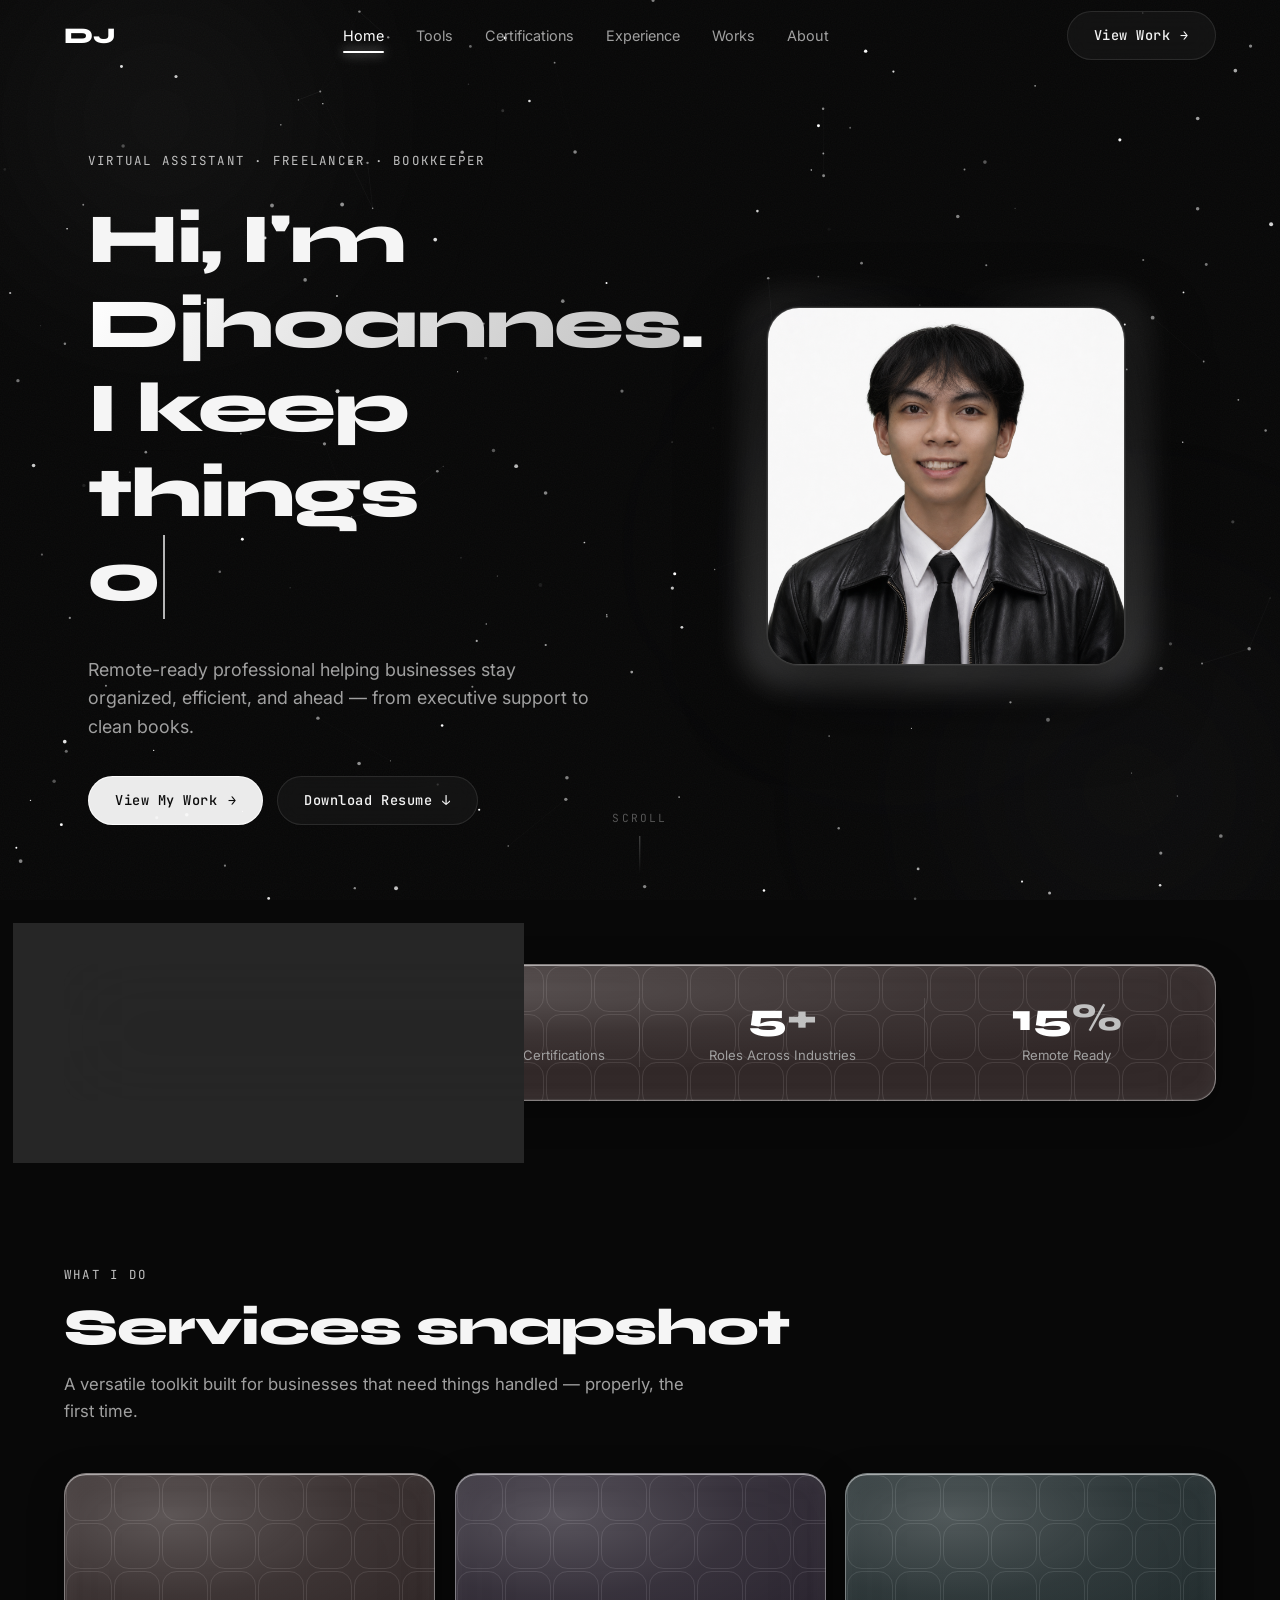
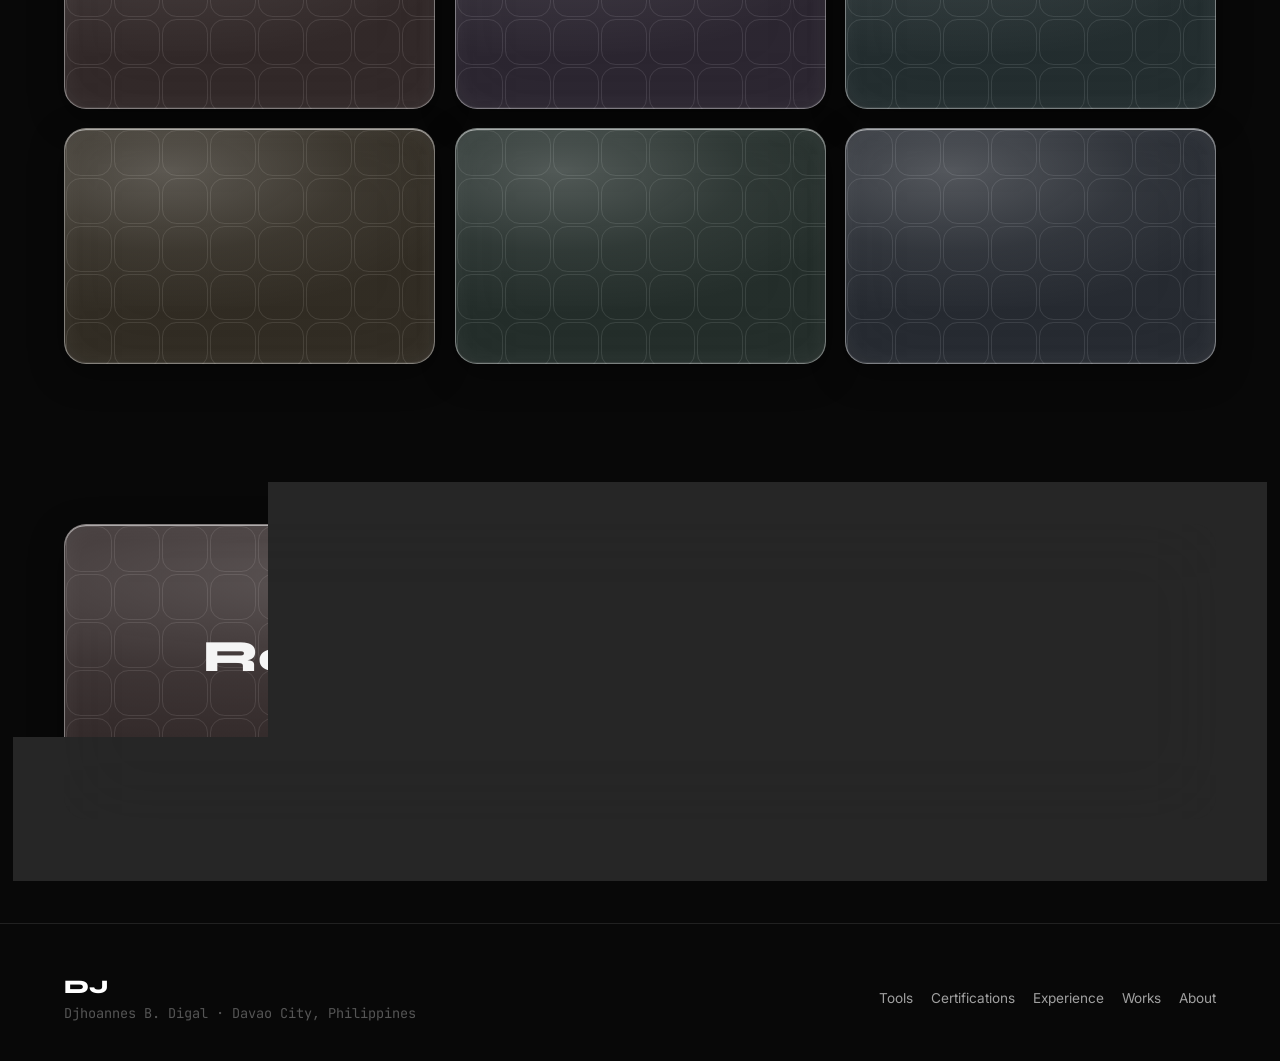
==== commit ebdd166a: "Revert hero font to Syne with proper anti-clipping sizing; fix starfield width" ====
--- a/index.html
+++ b/index.html
@@ -7,7 +7,7 @@
   <meta name="description" content="Portfolio of Djhoannes Digal — a Philippines-based Virtual Assistant, Freelancer, and Certified Bookkeeper. Remote-ready, precise, reliable." />
   <link rel="preconnect" href="https://fonts.googleapis.com" />
   <link rel="preconnect" href="https://fonts.gstatic.com" crossorigin />
-  <link href="https://fonts.googleapis.com/css2?family=Bebas+Neue&family=Inter:wght@300;400;500;600&family=JetBrains+Mono:wght@400;500&display=swap" rel="stylesheet" />
+  <link href="https://fonts.googleapis.com/css2?family=Syne:wght@600;700;800&family=Inter:wght@400;500;600&family=JetBrains+Mono:wght@400;500&display=swap" rel="stylesheet" />
   <link rel="stylesheet" href="css/style.css" />
 </head>
 <body>
--- a/css/style.css
+++ b/css/style.css
@@ -17,7 +17,7 @@
   --text-secondary: #a0a0a0;
   --text-muted:     #555555;
 
-  --font-display: 'Bebas Neue', sans-serif;
+  --font-display: 'Syne', sans-serif;
   --font-body:    'Inter', sans-serif;
   --font-mono:    'JetBrains Mono', monospace;
 
@@ -366,9 +366,9 @@
 }
 .hero-text { overflow: visible; }
 .hero-title {
-  font-family: 'Bebas Neue', sans-serif; font-weight: 400;
-  font-size: clamp(5rem, 12vw, 11rem); line-height: 1.0; letter-spacing: 0.02em;
-  margin: 18px 0 22px; padding-bottom: 0.2em;
+  font-family: 'Syne', sans-serif; font-weight: 800;
+  font-size: clamp(2.8rem, 5.5vw, 5rem); line-height: 1.2; letter-spacing: -0.02em;
+  margin: 18px 0 22px; padding: 0.1em 0 0.2em 0;
   overflow: visible; overflow-wrap: normal; word-break: normal;
 }
 .hero-title .accent {
@@ -696,7 +696,7 @@
 @media (max-width: 560px) {
   section { padding: 64px 0; }
   .hero { padding-inline: 6%; }
-  .hero-title { font-size: clamp(3rem, 15vw, 5.5rem); line-height: 1.0; }
+  .hero-title { font-size: clamp(2rem, 8vw, 2.8rem); line-height: 1.2; }
   .grid-3, .grid-4, .grid-2 { grid-template-columns: 1fr; }
   .facts-grid { grid-template-columns: 1fr; }
   .stats-row { grid-template-columns: 1fr 1fr; }
